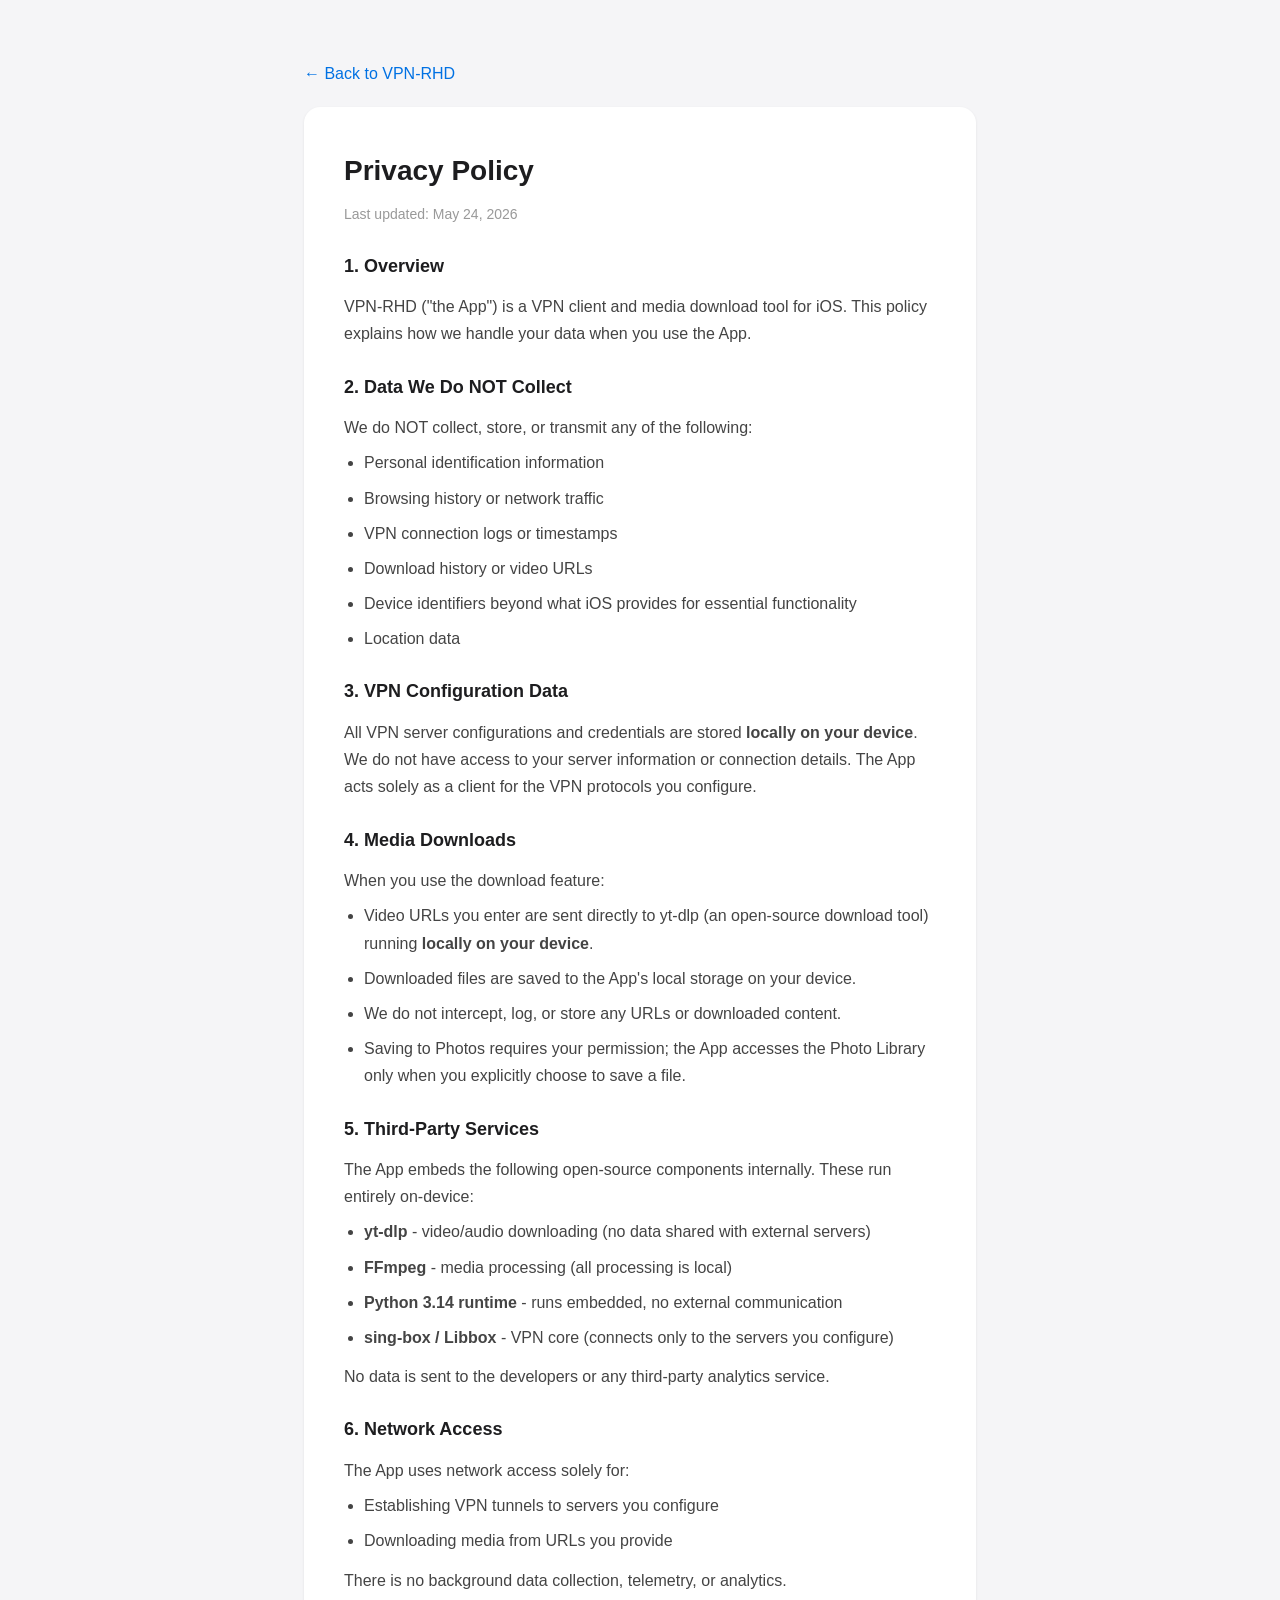
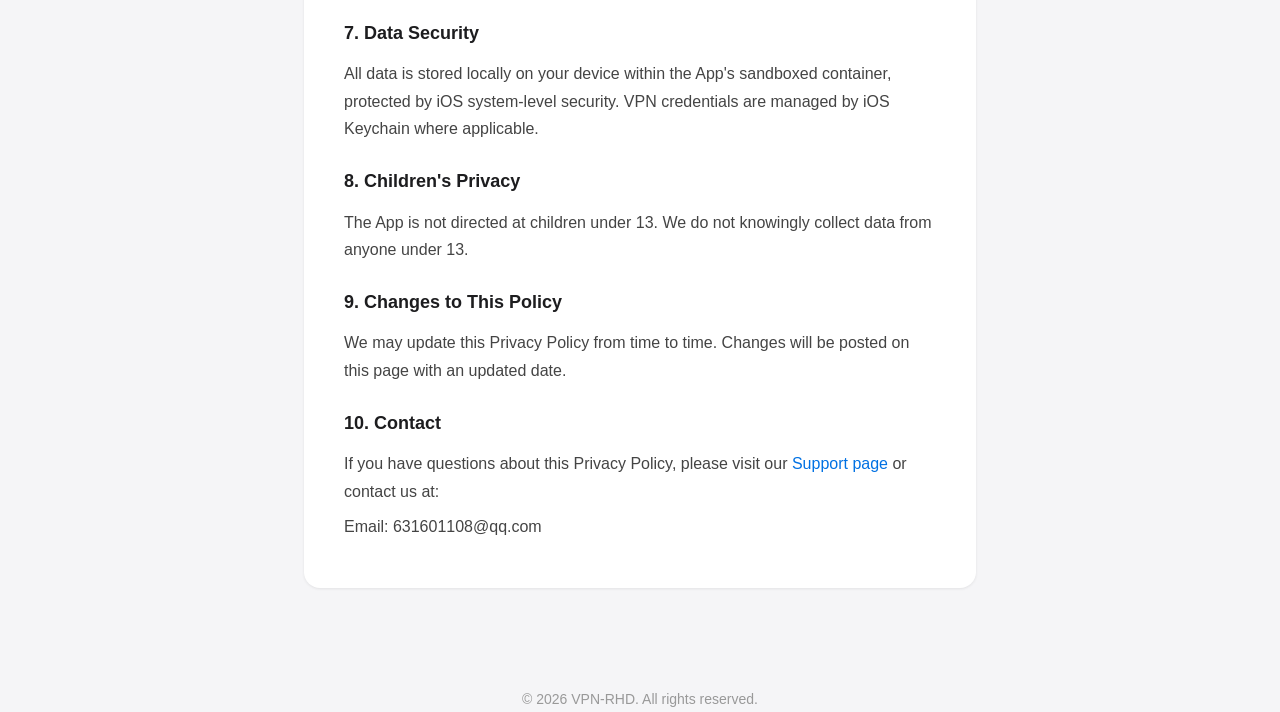
==== privacy.html @ 0af11a09 "Initial MVP: VPN-RHD support site with privacy policy" ====
<!DOCTYPE html>
<html lang="en">
<head>
    <meta charset="UTF-8">
    <meta name="viewport" content="width=device-width, initial-scale=1.0">
    <title>Privacy Policy - VPN-RHD</title>
    <style>
        * { margin: 0; padding: 0; box-sizing: border-box; }
        body { font-family: -apple-system, BlinkMacSystemFont, 'Segoe UI', Roboto, sans-serif; background: #f5f5f7; color: #1d1d1f; line-height: 1.7; }
        .container { max-width: 720px; margin: 0 auto; padding: 60px 24px; }
        .card { background: #fff; border-radius: 16px; padding: 40px; box-shadow: 0 1px 3px rgba(0,0,0,0.08); }
        h1 { font-size: 28px; font-weight: 700; margin-bottom: 8px; }
        .date { color: #999; font-size: 14px; margin-bottom: 24px; }
        h2 { font-size: 18px; font-weight: 600; margin: 24px 0 12px; }
        p, li { margin-bottom: 8px; color: #444; }
        ul { padding-left: 20px; margin-bottom: 12px; }
        a { color: #0071e3; text-decoration: none; }
        .back { display: inline-block; margin-bottom: 20px; color: #0071e3; }
        footer { text-align: center; color: #999; font-size: 14px; margin-top: 40px; }
    </style>
</head>
<body>
    <div class="container">
        <a href="index.html" class="back">&larr; Back to VPN-RHD</a>
        <div class="card">
            <h1>Privacy Policy</h1>
            <p class="date">Last updated: May 24, 2026</p>

            <h2>1. Overview</h2>
            <p>VPN-RHD ("the App") is a VPN client and media download tool for iOS. This policy explains how we handle your data when you use the App.</p>

            <h2>2. Data We Do NOT Collect</h2>
            <p>We do NOT collect, store, or transmit any of the following:</p>
            <ul>
                <li>Personal identification information</li>
                <li>Browsing history or network traffic</li>
                <li>VPN connection logs or timestamps</li>
                <li>Download history or video URLs</li>
                <li>Device identifiers beyond what iOS provides for essential functionality</li>
                <li>Location data</li>
            </ul>

            <h2>3. VPN Configuration Data</h2>
            <p>All VPN server configurations and credentials are stored <strong>locally on your device</strong>. We do not have access to your server information or connection details. The App acts solely as a client for the VPN protocols you configure.</p>

            <h2>4. Media Downloads</h2>
            <p>When you use the download feature:</p>
            <ul>
                <li>Video URLs you enter are sent directly to yt-dlp (an open-source download tool) running <strong>locally on your device</strong>.</li>
                <li>Downloaded files are saved to the App's local storage on your device.</li>
                <li>We do not intercept, log, or store any URLs or downloaded content.</li>
                <li>Saving to Photos requires your permission; the App accesses the Photo Library only when you explicitly choose to save a file.</li>
            </ul>

            <h2>5. Third-Party Services</h2>
            <p>The App embeds the following open-source components internally. These run entirely on-device:</p>
            <ul>
                <li><strong>yt-dlp</strong> - video/audio downloading (no data shared with external servers)</li>
                <li><strong>FFmpeg</strong> - media processing (all processing is local)</li>
                <li><strong>Python 3.14 runtime</strong> - runs embedded, no external communication</li>
                <li><strong>sing-box / Libbox</strong> - VPN core (connects only to the servers you configure)</li>
            </ul>
            <p>No data is sent to the developers or any third-party analytics service.</p>

            <h2>6. Network Access</h2>
            <p>The App uses network access solely for:</p>
            <ul>
                <li>Establishing VPN tunnels to servers you configure</li>
                <li>Downloading media from URLs you provide</li>
            </ul>
            <p>There is no background data collection, telemetry, or analytics.</p>

            <h2>7. Data Security</h2>
            <p>All data is stored locally on your device within the App's sandboxed container, protected by iOS system-level security. VPN credentials are managed by iOS Keychain where applicable.</p>

            <h2>8. Children's Privacy</h2>
            <p>The App is not directed at children under 13. We do not knowingly collect data from anyone under 13.</p>

            <h2>9. Changes to This Policy</h2>
            <p>We may update this Privacy Policy from time to time. Changes will be posted on this page with an updated date.</p>

            <h2>10. Contact</h2>
            <p>If you have questions about this Privacy Policy, please visit our <a href="support.html">Support page</a> or contact us at:</p>
            <p>Email: 631601108@qq.com</p>
        </div>
    </div>
    <footer>&copy; 2026 VPN-RHD. All rights reserved.</footer>
</body>
</html>
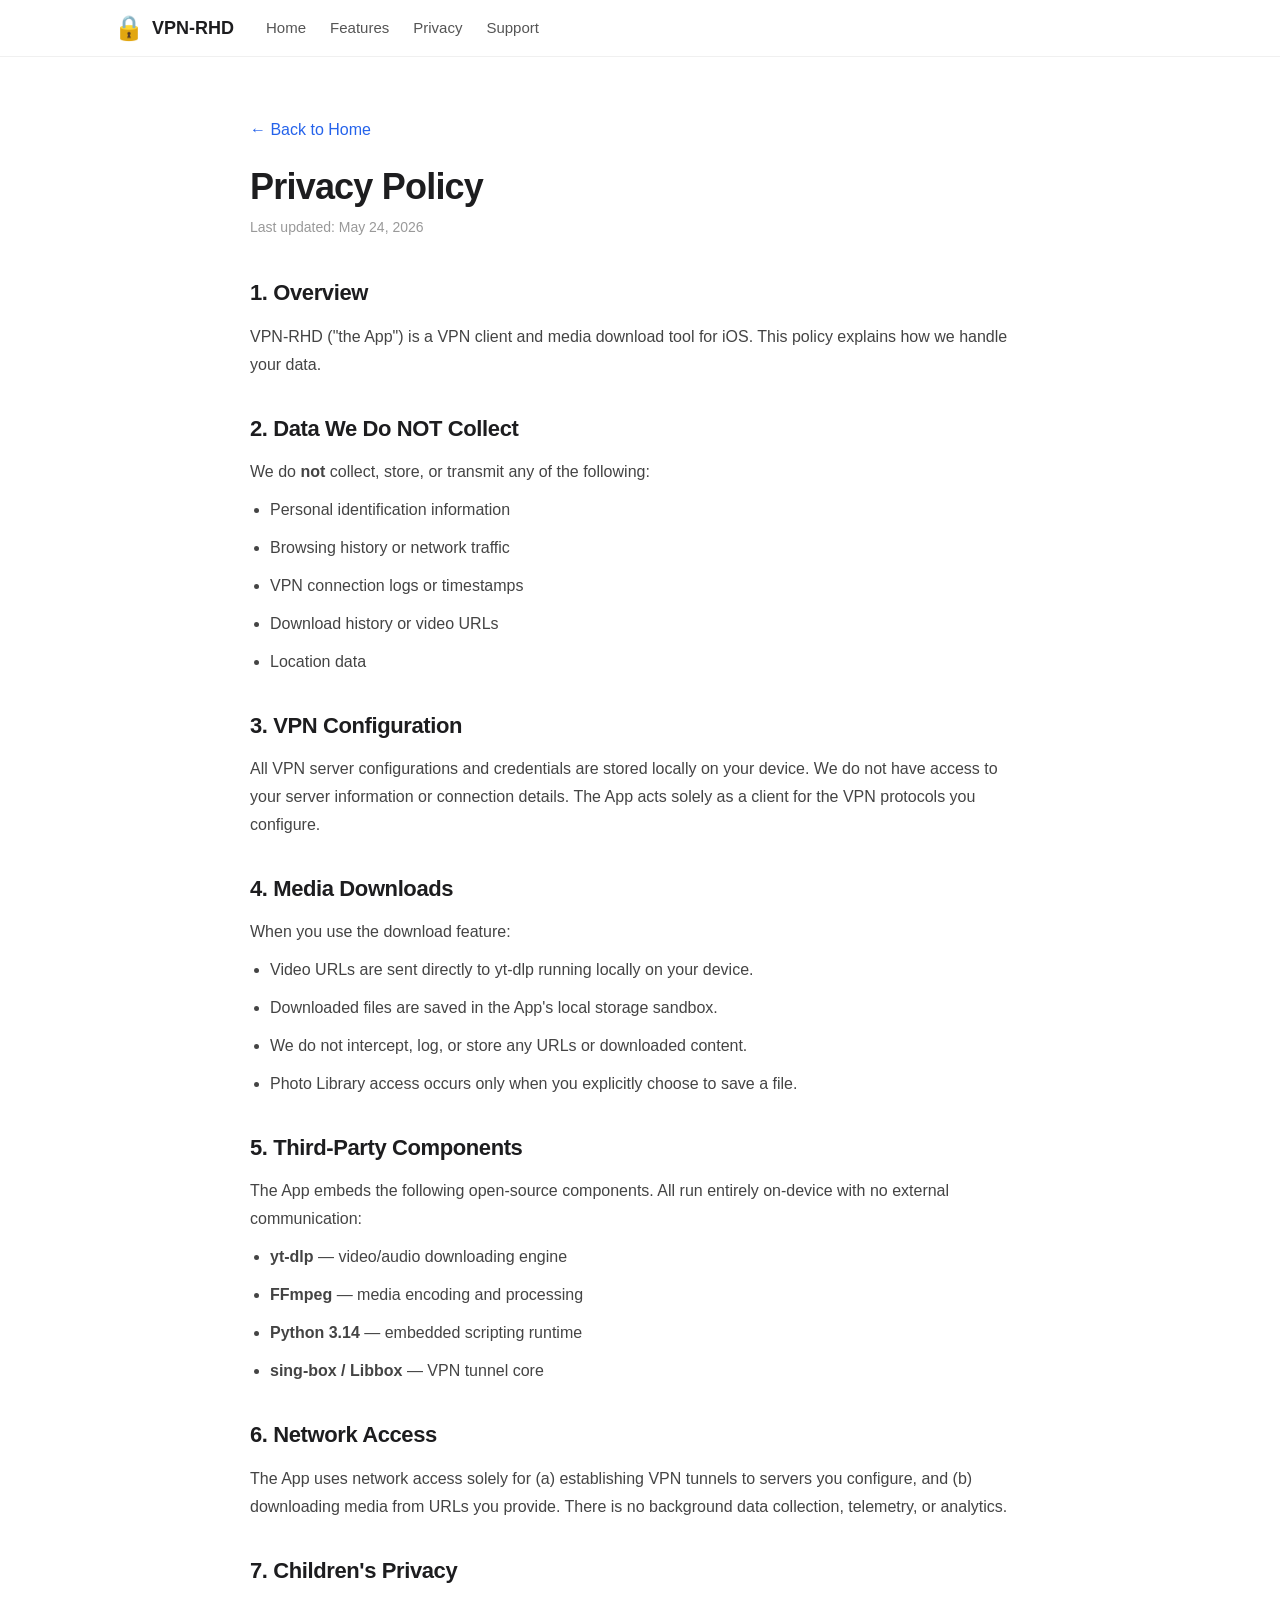
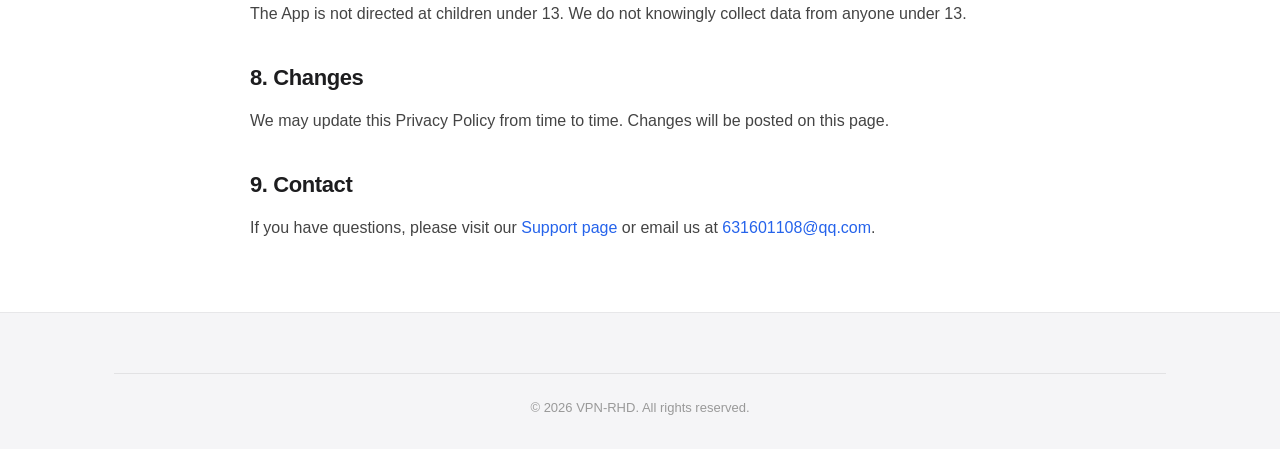
==== commit a3c886ba: "Redesign: professional app landing page with proper styling" ====
--- a/privacy.html
+++ b/privacy.html
@@ -4,86 +4,84 @@
     <meta charset="UTF-8">
     <meta name="viewport" content="width=device-width, initial-scale=1.0">
     <title>Privacy Policy - VPN-RHD</title>
-    <style>
-        * { margin: 0; padding: 0; box-sizing: border-box; }
-        body { font-family: -apple-system, BlinkMacSystemFont, 'Segoe UI', Roboto, sans-serif; background: #f5f5f7; color: #1d1d1f; line-height: 1.7; }
-        .container { max-width: 720px; margin: 0 auto; padding: 60px 24px; }
-        .card { background: #fff; border-radius: 16px; padding: 40px; box-shadow: 0 1px 3px rgba(0,0,0,0.08); }
-        h1 { font-size: 28px; font-weight: 700; margin-bottom: 8px; }
-        .date { color: #999; font-size: 14px; margin-bottom: 24px; }
-        h2 { font-size: 18px; font-weight: 600; margin: 24px 0 12px; }
-        p, li { margin-bottom: 8px; color: #444; }
-        ul { padding-left: 20px; margin-bottom: 12px; }
-        a { color: #0071e3; text-decoration: none; }
-        .back { display: inline-block; margin-bottom: 20px; color: #0071e3; }
-        footer { text-align: center; color: #999; font-size: 14px; margin-top: 40px; }
-    </style>
+    <link rel="stylesheet" href="style.css">
 </head>
 <body>
-    <div class="container">
-        <a href="index.html" class="back">&larr; Back to VPN-RHD</a>
-        <div class="card">
-            <h1>Privacy Policy</h1>
-            <p class="date">Last updated: May 24, 2026</p>
+    <header class="nav">
+        <div class="nav-inner">
+            <a href="index.html" class="nav-logo">
+                <span class="logo-icon">&#x1F512;</span>
+                VPN-RHD
+            </a>
+            <nav class="nav-links">
+                <a href="index.html">Home</a>
+                <a href="index.html#features">Features</a>
+                <a href="privacy.html">Privacy</a>
+                <a href="support.html">Support</a>
+            </nav>
+        </div>
+    </header>
 
-            <h2>1. Overview</h2>
-            <p>VPN-RHD ("the App") is a VPN client and media download tool for iOS. This policy explains how we handle your data when you use the App.</p>
+    <main>
+        <div class="container">
+            <div class="content-page">
+                <a href="index.html" class="back-link">&larr; Back to Home</a>
+                <h1>Privacy Policy</h1>
+                <p class="date">Last updated: May 24, 2026</p>
 
-            <h2>2. Data We Do NOT Collect</h2>
-            <p>We do NOT collect, store, or transmit any of the following:</p>
-            <ul>
-                <li>Personal identification information</li>
-                <li>Browsing history or network traffic</li>
-                <li>VPN connection logs or timestamps</li>
-                <li>Download history or video URLs</li>
-                <li>Device identifiers beyond what iOS provides for essential functionality</li>
-                <li>Location data</li>
-            </ul>
+                <h2>1. Overview</h2>
+                <p>VPN-RHD ("the App") is a VPN client and media download tool for iOS. This policy explains how we handle your data.</p>
 
-            <h2>3. VPN Configuration Data</h2>
-            <p>All VPN server configurations and credentials are stored <strong>locally on your device</strong>. We do not have access to your server information or connection details. The App acts solely as a client for the VPN protocols you configure.</p>
+                <h2>2. Data We Do NOT Collect</h2>
+                <p>We do <strong>not</strong> collect, store, or transmit any of the following:</p>
+                <ul>
+                    <li>Personal identification information</li>
+                    <li>Browsing history or network traffic</li>
+                    <li>VPN connection logs or timestamps</li>
+                    <li>Download history or video URLs</li>
+                    <li>Location data</li>
+                </ul>
 
-            <h2>4. Media Downloads</h2>
-            <p>When you use the download feature:</p>
-            <ul>
-                <li>Video URLs you enter are sent directly to yt-dlp (an open-source download tool) running <strong>locally on your device</strong>.</li>
-                <li>Downloaded files are saved to the App's local storage on your device.</li>
-                <li>We do not intercept, log, or store any URLs or downloaded content.</li>
-                <li>Saving to Photos requires your permission; the App accesses the Photo Library only when you explicitly choose to save a file.</li>
-            </ul>
+                <h2>3. VPN Configuration</h2>
+                <p>All VPN server configurations and credentials are stored locally on your device. We do not have access to your server information or connection details. The App acts solely as a client for the VPN protocols you configure.</p>
 
-            <h2>5. Third-Party Services</h2>
-            <p>The App embeds the following open-source components internally. These run entirely on-device:</p>
-            <ul>
-                <li><strong>yt-dlp</strong> - video/audio downloading (no data shared with external servers)</li>
-                <li><strong>FFmpeg</strong> - media processing (all processing is local)</li>
-                <li><strong>Python 3.14 runtime</strong> - runs embedded, no external communication</li>
-                <li><strong>sing-box / Libbox</strong> - VPN core (connects only to the servers you configure)</li>
-            </ul>
-            <p>No data is sent to the developers or any third-party analytics service.</p>
+                <h2>4. Media Downloads</h2>
+                <p>When you use the download feature:</p>
+                <ul>
+                    <li>Video URLs are sent directly to yt-dlp running locally on your device.</li>
+                    <li>Downloaded files are saved in the App's local storage sandbox.</li>
+                    <li>We do not intercept, log, or store any URLs or downloaded content.</li>
+                    <li>Photo Library access occurs only when you explicitly choose to save a file.</li>
+                </ul>
 
-            <h2>6. Network Access</h2>
-            <p>The App uses network access solely for:</p>
-            <ul>
-                <li>Establishing VPN tunnels to servers you configure</li>
-                <li>Downloading media from URLs you provide</li>
-            </ul>
-            <p>There is no background data collection, telemetry, or analytics.</p>
+                <h2>5. Third-Party Components</h2>
+                <p>The App embeds the following open-source components. All run entirely on-device with no external communication:</p>
+                <ul>
+                    <li><strong>yt-dlp</strong> &mdash; video/audio downloading engine</li>
+                    <li><strong>FFmpeg</strong> &mdash; media encoding and processing</li>
+                    <li><strong>Python 3.14</strong> &mdash; embedded scripting runtime</li>
+                    <li><strong>sing-box / Libbox</strong> &mdash; VPN tunnel core</li>
+                </ul>
 
-            <h2>7. Data Security</h2>
-            <p>All data is stored locally on your device within the App's sandboxed container, protected by iOS system-level security. VPN credentials are managed by iOS Keychain where applicable.</p>
+                <h2>6. Network Access</h2>
+                <p>The App uses network access solely for (a) establishing VPN tunnels to servers you configure, and (b) downloading media from URLs you provide. There is no background data collection, telemetry, or analytics.</p>
 
-            <h2>8. Children's Privacy</h2>
-            <p>The App is not directed at children under 13. We do not knowingly collect data from anyone under 13.</p>
+                <h2>7. Children's Privacy</h2>
+                <p>The App is not directed at children under 13. We do not knowingly collect data from anyone under 13.</p>
 
-            <h2>9. Changes to This Policy</h2>
-            <p>We may update this Privacy Policy from time to time. Changes will be posted on this page with an updated date.</p>
+                <h2>8. Changes</h2>
+                <p>We may update this Privacy Policy from time to time. Changes will be posted on this page.</p>
 
-            <h2>10. Contact</h2>
-            <p>If you have questions about this Privacy Policy, please visit our <a href="support.html">Support page</a> or contact us at:</p>
-            <p>Email: 631601108@qq.com</p>
+                <h2>9. Contact</h2>
+                <p>If you have questions, please visit our <a href="support.html">Support page</a> or email us at <a href="mailto:631601108@qq.com">631601108@qq.com</a>.</p>
+            </div>
         </div>
-    </div>
-    <footer>&copy; 2026 VPN-RHD. All rights reserved.</footer>
+    </main>
+
+    <footer class="footer">
+        <div class="container">
+            <div class="footer-bottom"><p>&copy; 2026 VPN-RHD. All rights reserved.</p></div>
+        </div>
+    </footer>
 </body>
 </html>
--- a/style.css
+++ b/style.css
@@ -0,0 +1,163 @@
+/* ============================================================
+   VPN-RHD Website Styles
+   ============================================================ */
+
+/* ------ Reset & Base ------ */
+*, *::before, *::after { margin: 0; padding: 0; box-sizing: border-box; }
+html { scroll-behavior: smooth; }
+body {
+    font-family: -apple-system, BlinkMacSystemFont, 'SF Pro Display', 'Segoe UI', Roboto, sans-serif;
+    color: #1d1d1f;
+    background: #fff;
+    line-height: 1.6;
+    -webkit-font-smoothing: antialiased;
+}
+img { max-width: 100%; display: block; }
+a { color: #2563eb; text-decoration: none; }
+a:hover { color: #1d4ed8; }
+
+/* ------ Typography ------ */
+h1 { font-size: clamp(36px, 5vw, 56px); font-weight: 700; line-height: 1.12; letter-spacing: -0.022em; }
+h2 { font-size: clamp(28px, 4vw, 40px); font-weight: 600; letter-spacing: -0.018em; }
+h3 { font-size: 20px; font-weight: 600; }
+p { color: #555; }
+
+/* ------ Container ------ */
+.container { max-width: 1100px; margin: 0 auto; padding: 0 24px; }
+
+/* ------ Buttons ------ */
+.btn { display: inline-flex; align-items: center; gap: 8px; font-weight: 500; border-radius: 12px; transition: all .2s; cursor: pointer; border: none; }
+.btn-primary { background: #2563eb; color: #fff !important; }
+.btn-primary:hover { background: #1d4ed8; transform: translateY(-1px); box-shadow: 0 4px 16px rgba(37,99,235,.35); }
+.btn-outline { background: transparent; color: #2563eb; border: 1.5px solid #2563eb; }
+.btn-outline:hover { background: #2563eb; color: #fff; }
+.btn-sm { padding: 8px 18px; font-size: 14px; }
+.btn-lg { padding: 14px 28px; font-size: 16px; }
+
+/* ------ Navigation ------ */
+.nav {
+    position: sticky; top: 0; z-index: 100; background: rgba(255,255,255,.88);
+    backdrop-filter: saturate(180%) blur(20px); -webkit-backdrop-filter: saturate(180%) blur(20px);
+    border-bottom: 1px solid rgba(0,0,0,.06);
+}
+.nav-inner {
+    max-width: 1100px; margin: 0 auto; padding: 0 24px; height: 56px;
+    display: flex; align-items: center; gap: 32px;
+}
+.nav-logo { display: flex; align-items: center; gap: 8px; font-size: 18px; font-weight: 700; color: #1d1d1f; white-space: nowrap; }
+.nav-logo:hover { color: #2563eb; }
+.logo-icon { font-size: 24px; }
+.nav-links { display: flex; gap: 24px; }
+.nav-links a { color: #555; font-size: 15px; font-weight: 500; transition: color .15s; }
+.nav-links a:hover { color: #2563eb; }
+.nav-cta { margin-left: auto; }
+
+/* ------ Hero ------ */
+.hero { padding: 80px 0 60px; overflow: hidden; }
+.hero-grid { display: grid; grid-template-columns: 1fr 1fr; gap: 60px; align-items: center; }
+.hero-text { max-width: 540px; }
+.badge {
+    display: inline-block; padding: 4px 14px; background: #dbeafe; color: #1e40af;
+    border-radius: 20px; font-size: 13px; font-weight: 600; margin-bottom: 20px;
+}
+.hero-desc { font-size: 18px; color: #555; margin: 20px 0 28px; line-height: 1.7; }
+.hero-actions { display: flex; gap: 14px; flex-wrap: wrap; }
+
+/* Phone mockup */
+.hero-mockup { display: flex; justify-content: center; }
+.phone-frame {
+    width: 260px; height: 520px; background: #1d1d1f; border-radius: 36px;
+    padding: 12px; position: relative;
+    box-shadow: 0 20px 60px rgba(0,0,0,.15);
+}
+.phone-screen {
+    background: #fff; height: 100%; border-radius: 26px; padding: 24px 20px;
+    display: flex; flex-direction: column; gap: 14px;
+}
+.screen-header { font-size: 18px; font-weight: 700; text-align: center; color: #1d1d1f; }
+.screen-status { text-align: center; font-size: 14px; color: #16a34a; font-weight: 600; }
+.screen-stat { background: #f5f5f7; padding: 14px; border-radius: 12px; }
+.screen-stat span { display: block; font-size: 22px; font-weight: 700; color: #1d1d1f; }
+.screen-stat small { font-size: 12px; color: #999; }
+.screen-toggle {
+    margin-top: auto; width: 60px; height: 30px; background: #2563eb;
+    border-radius: 15px; align-self: center; position: relative;
+}
+.screen-toggle::after {
+    content: ''; position: absolute; top: 3px; right: 3px; width: 24px; height: 24px;
+    background: #fff; border-radius: 50%; box-shadow: 0 1px 4px rgba(0,0,0,.2);
+}
+
+/* ------ Sections ------ */
+.section { padding: 80px 0; }
+.bg-alt { background: #f5f5f7; }
+.section-header { text-align: center; margin-bottom: 56px; }
+.section-subtitle { font-size: 18px; color: #666; margin-top: 12px; }
+
+/* ------ Features Grid ------ */
+.features-grid {
+    display: grid; grid-template-columns: repeat(3, 1fr); gap: 24px;
+}
+.feature-card {
+    background: #fff; border-radius: 16px; padding: 32px 24px;
+    border: 1px solid rgba(0,0,0,.06); transition: all .25s;
+}
+.feature-card:hover { transform: translateY(-4px); box-shadow: 0 12px 40px rgba(0,0,0,.08); }
+.feature-icon { font-size: 36px; margin-bottom: 16px; }
+.feature-card h3 { margin-bottom: 8px; }
+.feature-card p { font-size: 15px; color: #666; line-height: 1.65; }
+
+/* ------ Steps ------ */
+.steps { display: grid; grid-template-columns: repeat(3, 1fr); gap: 32px; text-align: center; }
+.step-num {
+    width: 56px; height: 56px; border-radius: 50%; background: #2563eb; color: #fff;
+    font-size: 24px; font-weight: 700; line-height: 56px; margin: 0 auto 16px;
+}
+.step h3 { margin-bottom: 8px; }
+.step p { color: #666; font-size: 15px; }
+
+/* ------ CTA ------ */
+.cta { text-align: center; background: linear-gradient(135deg, #1e3a5f 0%, #2563eb 100%); color: #fff; }
+.cta h2 { color: #fff; }
+.cta p { color: rgba(255,255,255,.8); font-size: 17px; margin: 16px 0 28px; }
+.cta .btn-primary { background: #fff; color: #2563eb !important; }
+.cta .btn-primary:hover { background: #f0f0f0; box-shadow: 0 4px 20px rgba(255,255,255,.25); }
+.cta-note { margin-top: 16px; font-size: 14px !important; color: rgba(255,255,255,.5) !important; }
+
+/* ------ Footer ------ */
+.footer { background: #f5f5f7; padding: 60px 0 30px; border-top: 1px solid rgba(0,0,0,.06); }
+.footer-grid { display: grid; grid-template-columns: 2fr 1fr 1fr; gap: 40px; margin-bottom: 40px; }
+.footer-brand p { font-size: 14px; color: #888; max-width: 280px; margin-top: 8px; }
+.footer-links h4 { font-size: 14px; font-weight: 600; margin-bottom: 12px; color: #333; }
+.footer-links a { display: block; font-size: 14px; color: #666; margin-bottom: 6px; }
+.footer-links a:hover { color: #2563eb; }
+.footer-bottom { padding-top: 24px; border-top: 1px solid rgba(0,0,0,.08); text-align: center; }
+.footer-bottom p { font-size: 13px; color: #999; }
+
+/* ------ Responsive ------ */
+@media (max-width: 860px) {
+    .hero-grid { grid-template-columns: 1fr; text-align: center; }
+    .hero-text { max-width: 100%; }
+    .hero-actions { justify-content: center; }
+    .hero-mockup { display: none; }
+    .features-grid { grid-template-columns: repeat(2, 1fr); }
+    .steps { grid-template-columns: 1fr; }
+    .footer-grid { grid-template-columns: 1fr; text-align: center; }
+    .footer-brand p { max-width: 100%; }
+    .nav-links { display: none; }
+}
+@media (max-width: 520px) {
+    .features-grid { grid-template-columns: 1fr; }
+    .hero { padding: 48px 0 36px; }
+    .section { padding: 56px 0; }
+    h1 { font-size: 32px; }
+}
+
+/* ------ Content Pages (Privacy / Support) ------ */
+.content-page { padding: 60px 0; max-width: 780px; margin: 0 auto; }
+.content-page h1 { font-size: 36px; margin-bottom: 8px; }
+.content-page .date { color: #999; font-size: 14px; margin-bottom: 36px; }
+.content-page h2 { font-size: 22px; margin: 32px 0 12px; }
+.content-page p, .content-page li { color: #444; margin-bottom: 10px; line-height: 1.75; }
+.content-page ul { padding-left: 20px; margin-bottom: 16px; }
+.content-page .back-link { display: inline-block; margin-bottom: 24px; font-weight: 500; }
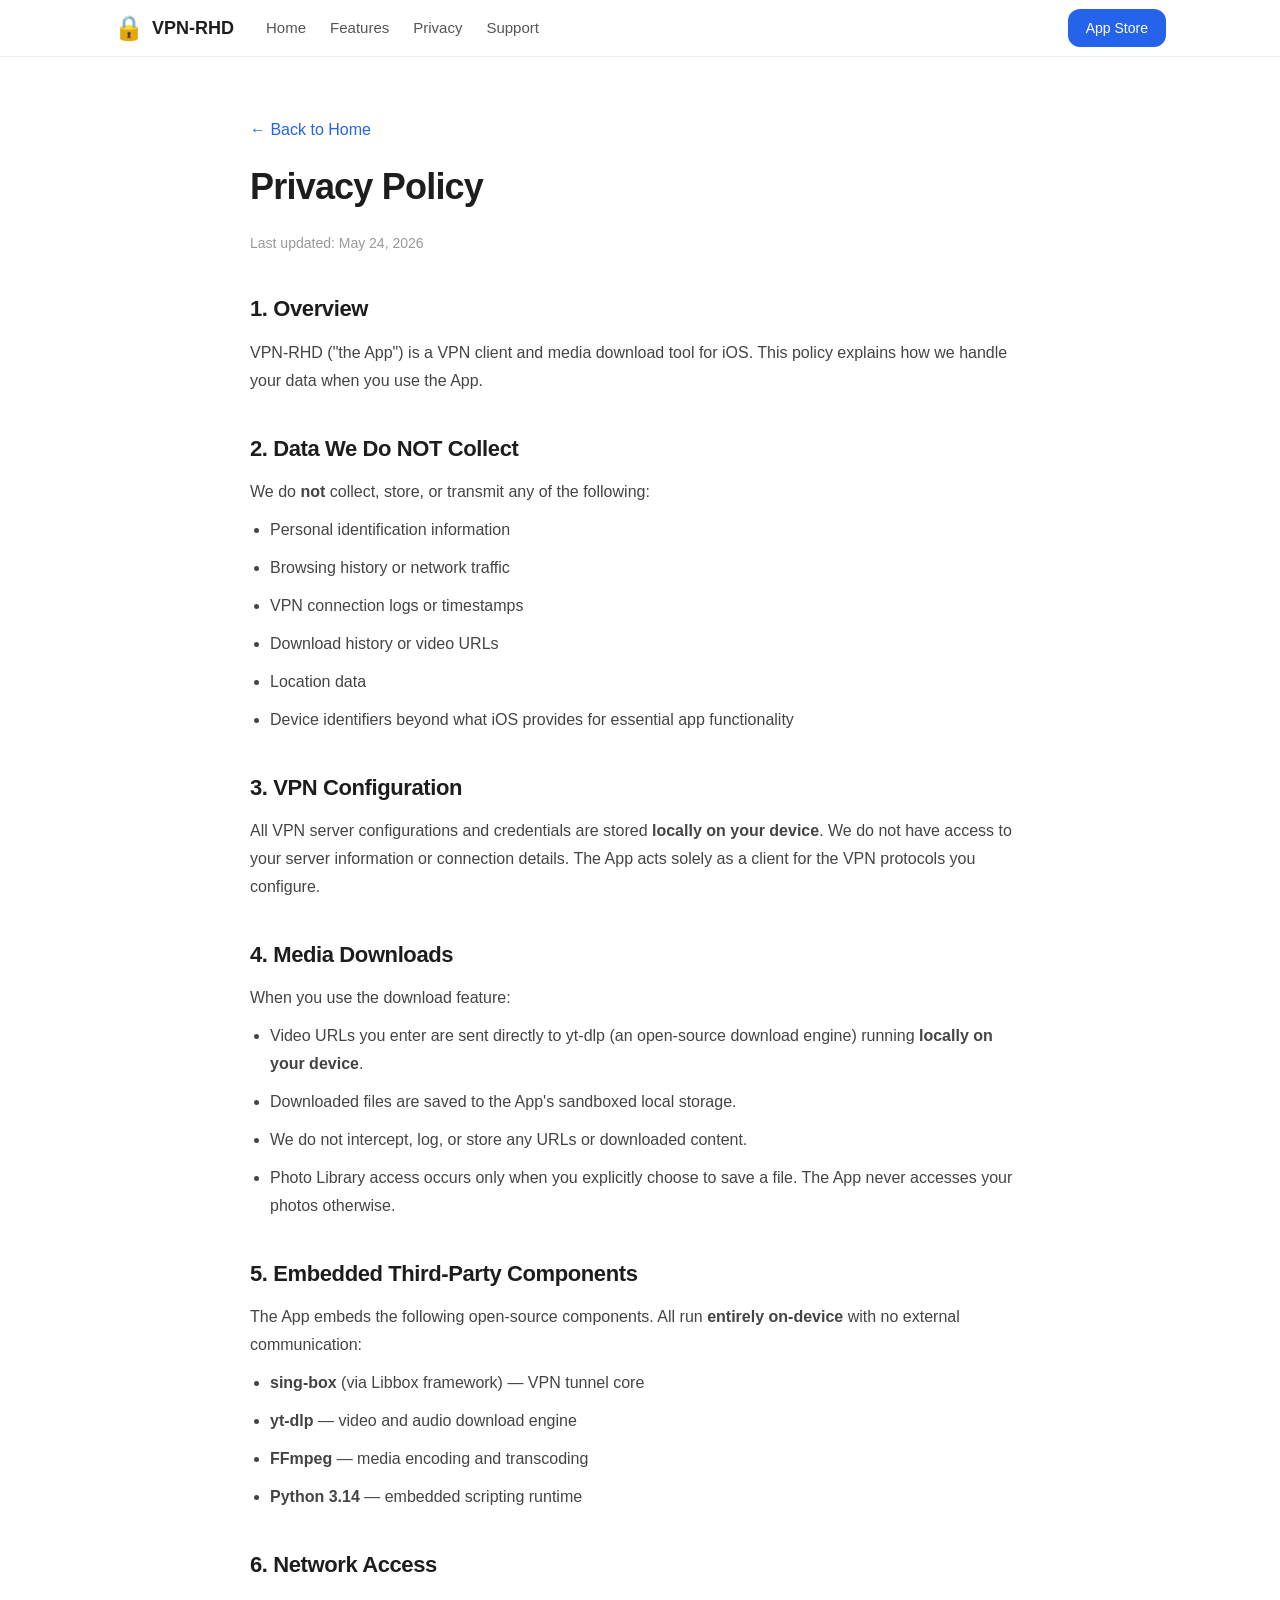
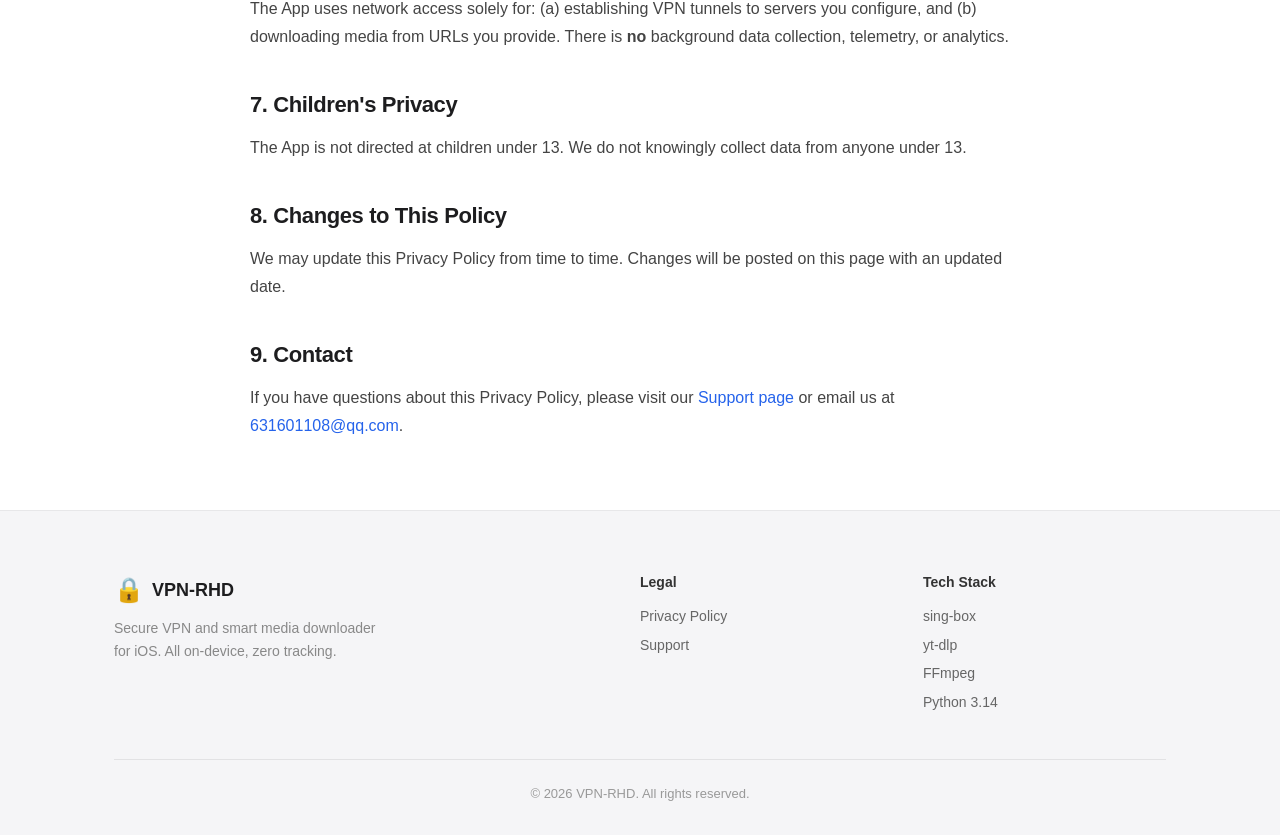
==== commit d93c6bf8: "Build proper product website per DESIGN.md spec" ====
--- a/privacy.html
+++ b/privacy.html
@@ -1,87 +1,76 @@
 <!DOCTYPE html>
 <html lang="en">
 <head>
-    <meta charset="UTF-8">
-    <meta name="viewport" content="width=device-width, initial-scale=1.0">
-    <title>Privacy Policy - VPN-RHD</title>
-    <link rel="stylesheet" href="style.css">
+<meta charset="UTF-8">
+<meta name="viewport" content="width=device-width, initial-scale=1.0">
+<title>Privacy Policy — VPN-RHD</title>
+<link rel="stylesheet" href="css/reset.css">
+<link rel="stylesheet" href="css/common.css">
 </head>
 <body>
-    <header class="nav">
-        <div class="nav-inner">
-            <a href="index.html" class="nav-logo">
-                <span class="logo-icon">&#x1F512;</span>
-                VPN-RHD
-            </a>
-            <nav class="nav-links">
-                <a href="index.html">Home</a>
-                <a href="index.html#features">Features</a>
-                <a href="privacy.html">Privacy</a>
-                <a href="support.html">Support</a>
-            </nav>
-        </div>
-    </header>
 
-    <main>
-        <div class="container">
-            <div class="content-page">
-                <a href="index.html" class="back-link">&larr; Back to Home</a>
-                <h1>Privacy Policy</h1>
-                <p class="date">Last updated: May 24, 2026</p>
+<header class="nav"><div class="nav-inner"></div></header>
 
-                <h2>1. Overview</h2>
-                <p>VPN-RHD ("the App") is a VPN client and media download tool for iOS. This policy explains how we handle your data.</p>
+<main>
+  <div class="container">
+    <div class="content-page">
+      <a href="index.html" class="back-link">&larr; Back to Home</a>
+      <h1>Privacy Policy</h1>
+      <p style="color:#999;font-size:14px;margin-bottom:36px;">Last updated: May 24, 2026</p>
 
-                <h2>2. Data We Do NOT Collect</h2>
-                <p>We do <strong>not</strong> collect, store, or transmit any of the following:</p>
-                <ul>
-                    <li>Personal identification information</li>
-                    <li>Browsing history or network traffic</li>
-                    <li>VPN connection logs or timestamps</li>
-                    <li>Download history or video URLs</li>
-                    <li>Location data</li>
-                </ul>
+      <h2>1. Overview</h2>
+      <p>VPN-RHD ("the App") is a VPN client and media download tool for iOS. This policy explains how we handle your data when you use the App.</p>
 
-                <h2>3. VPN Configuration</h2>
-                <p>All VPN server configurations and credentials are stored locally on your device. We do not have access to your server information or connection details. The App acts solely as a client for the VPN protocols you configure.</p>
+      <h2>2. Data We Do NOT Collect</h2>
+      <p>We do <strong>not</strong> collect, store, or transmit any of the following:</p>
+      <ul>
+        <li>Personal identification information</li>
+        <li>Browsing history or network traffic</li>
+        <li>VPN connection logs or timestamps</li>
+        <li>Download history or video URLs</li>
+        <li>Location data</li>
+        <li>Device identifiers beyond what iOS provides for essential app functionality</li>
+      </ul>
 
-                <h2>4. Media Downloads</h2>
-                <p>When you use the download feature:</p>
-                <ul>
-                    <li>Video URLs are sent directly to yt-dlp running locally on your device.</li>
-                    <li>Downloaded files are saved in the App's local storage sandbox.</li>
-                    <li>We do not intercept, log, or store any URLs or downloaded content.</li>
-                    <li>Photo Library access occurs only when you explicitly choose to save a file.</li>
-                </ul>
+      <h2>3. VPN Configuration</h2>
+      <p>All VPN server configurations and credentials are stored <strong>locally on your device</strong>. We do not have access to your server information or connection details. The App acts solely as a client for the VPN protocols you configure.</p>
 
-                <h2>5. Third-Party Components</h2>
-                <p>The App embeds the following open-source components. All run entirely on-device with no external communication:</p>
-                <ul>
-                    <li><strong>yt-dlp</strong> &mdash; video/audio downloading engine</li>
-                    <li><strong>FFmpeg</strong> &mdash; media encoding and processing</li>
-                    <li><strong>Python 3.14</strong> &mdash; embedded scripting runtime</li>
-                    <li><strong>sing-box / Libbox</strong> &mdash; VPN tunnel core</li>
-                </ul>
+      <h2>4. Media Downloads</h2>
+      <p>When you use the download feature:</p>
+      <ul>
+        <li>Video URLs you enter are sent directly to yt-dlp (an open-source download engine) running <strong>locally on your device</strong>.</li>
+        <li>Downloaded files are saved to the App's sandboxed local storage.</li>
+        <li>We do not intercept, log, or store any URLs or downloaded content.</li>
+        <li>Photo Library access occurs only when you explicitly choose to save a file. The App never accesses your photos otherwise.</li>
+      </ul>
 
-                <h2>6. Network Access</h2>
-                <p>The App uses network access solely for (a) establishing VPN tunnels to servers you configure, and (b) downloading media from URLs you provide. There is no background data collection, telemetry, or analytics.</p>
+      <h2>5. Embedded Third-Party Components</h2>
+      <p>The App embeds the following open-source components. All run <strong>entirely on-device</strong> with no external communication:</p>
+      <ul>
+        <li><strong>sing-box</strong> (via Libbox framework) &mdash; VPN tunnel core</li>
+        <li><strong>yt-dlp</strong> &mdash; video and audio download engine</li>
+        <li><strong>FFmpeg</strong> &mdash; media encoding and transcoding</li>
+        <li><strong>Python 3.14</strong> &mdash; embedded scripting runtime</li>
+      </ul>
 
-                <h2>7. Children's Privacy</h2>
-                <p>The App is not directed at children under 13. We do not knowingly collect data from anyone under 13.</p>
+      <h2>6. Network Access</h2>
+      <p>The App uses network access solely for: (a) establishing VPN tunnels to servers you configure, and (b) downloading media from URLs you provide. There is <strong>no</strong> background data collection, telemetry, or analytics.</p>
 
-                <h2>8. Changes</h2>
-                <p>We may update this Privacy Policy from time to time. Changes will be posted on this page.</p>
+      <h2>7. Children's Privacy</h2>
+      <p>The App is not directed at children under 13. We do not knowingly collect data from anyone under 13.</p>
 
-                <h2>9. Contact</h2>
-                <p>If you have questions, please visit our <a href="support.html">Support page</a> or email us at <a href="mailto:631601108@qq.com">631601108@qq.com</a>.</p>
-            </div>
-        </div>
-    </main>
+      <h2>8. Changes to This Policy</h2>
+      <p>We may update this Privacy Policy from time to time. Changes will be posted on this page with an updated date.</p>
 
-    <footer class="footer">
-        <div class="container">
-            <div class="footer-bottom"><p>&copy; 2026 VPN-RHD. All rights reserved.</p></div>
-        </div>
-    </footer>
+      <h2>9. Contact</h2>
+      <p>If you have questions about this Privacy Policy, please visit our <a href="support.html">Support page</a> or email us at <a href="mailto:631601108@qq.com">631601108@qq.com</a>.</p>
+    </div>
+  </div>
+</main>
+
+<footer class="footer"><div class="container" id="footerContent"></div></footer>
+
+<script src="js/data.js"></script>
+<script src="js/common.js"></script>
 </body>
 </html>
--- a/css/common.css
+++ b/css/common.css
@@ -0,0 +1,125 @@
+/* ============================================================
+   VPN-RHD — common.css
+   ============================================================ */
+
+/* ------ Layout ------ */
+.container { max-width:1100px; margin:0 auto; padding:0 24px; }
+.section { padding:80px 0; }
+.bg-alt { background:#f5f5f7; }
+.section-header { text-align:center; margin-bottom:56px; }
+.section-subtitle { font-size:18px; color:#666; margin-top:12px; }
+
+/* ------ Buttons ------ */
+.btn { display:inline-flex; align-items:center; gap:8px; font-weight:500; border-radius:12px; transition:all .2s; }
+.btn-primary { background:#2563eb; color:#fff !important; }
+.btn-primary:hover { background:#1d4ed8; transform:translateY(-1px); box-shadow:0 4px 16px rgba(37,99,235,.35); }
+.btn-outline { background:transparent; color:#2563eb; border:1.5px solid #2563eb; }
+.btn-outline:hover { background:#2563eb; color:#fff; }
+.btn-sm { padding:8px 18px; font-size:14px; }
+.btn-lg { padding:14px 28px; font-size:16px; }
+
+/* ------ Navigation ------ */
+.nav { position:sticky; top:0; z-index:100; background:rgba(255,255,255,.88); backdrop-filter:saturate(180%) blur(20px); -webkit-backdrop-filter:saturate(180%) blur(20px); border-bottom:1px solid rgba(0,0,0,.06); }
+.nav-inner { max-width:1100px; margin:0 auto; padding:0 24px; height:56px; display:flex; align-items:center; gap:32px; }
+.nav-logo { display:flex; align-items:center; gap:8px; font-size:18px; font-weight:700; color:#1d1d1f; white-space:nowrap; }
+.nav-logo:hover { color:#2563eb; }
+.logo-icon { font-size:24px; }
+.nav-links { display:flex; gap:24px; }
+.nav-links a { color:#555; font-size:15px; font-weight:500; transition:color .15s; }
+.nav-links a:hover { color:#2563eb; }
+.nav-cta { margin-left:auto; }
+.nav-toggle { display:none; flex-direction:column; gap:5px; padding:4px; }
+.nav-toggle span { display:block; width:22px; height:2px; background:#1d1d1f; border-radius:1px; transition:all .2s; }
+
+/* ------ Hero ------ */
+.hero { padding:80px 0 60px; overflow:hidden; }
+.hero-grid { display:grid; grid-template-columns:1fr 1fr; gap:60px; align-items:center; }
+.hero-text { max-width:540px; }
+.badge { display:inline-block; padding:4px 14px; background:#dbeafe; color:#1e40af; border-radius:20px; font-size:13px; font-weight:600; margin-bottom:20px; }
+h1 { font-size:clamp(36px,5vw,56px); font-weight:700; line-height:1.12; letter-spacing:-0.022em; }
+h2 { font-size:clamp(28px,4vw,40px); font-weight:600; letter-spacing:-0.018em; }
+h3 { font-size:20px; font-weight:600; }
+.hero-desc { font-size:18px; color:#555; margin:20px 0 28px; line-height:1.7; }
+.hero-actions { display:flex; gap:14px; flex-wrap:wrap; }
+.hero-actions .btn svg { width:20px; height:20px; }
+.hero-mockup { display:flex; justify-content:center; align-items:center; }
+.hero-screenshot { max-width:280px; border-radius:32px; box-shadow:0 20px 60px rgba(0,0,0,.15); }
+
+/* ------ Features ------ */
+.features-grid { display:grid; grid-template-columns:repeat(3,1fr); gap:24px; }
+.feature-card { background:#fff; border-radius:16px; padding:32px 24px; border:1px solid rgba(0,0,0,.06); transition:all .25s; opacity:0; transform:translateY(24px); }
+.feature-card.visible { opacity:1; transform:translateY(0); }
+.feature-card:hover { transform:translateY(-4px); box-shadow:0 12px 40px rgba(0,0,0,.08); }
+.feature-card.visible:hover { transform:translateY(-4px); }
+.feature-icon { font-size:36px; margin-bottom:16px; }
+.feature-card h3 { margin-bottom:8px; font-size:18px; }
+.feature-card p { font-size:15px; color:#666; line-height:1.65; }
+
+/* ------ Steps ------ */
+.steps { display:grid; grid-template-columns:repeat(3,1fr); gap:32px; text-align:center; }
+.step { opacity:0; transform:translateY(24px); transition:all .5s; }
+.step.visible { opacity:1; transform:translateY(0); }
+.step:nth-child(2) { transition-delay:.1s; }
+.step:nth-child(3) { transition-delay:.2s; }
+.step-num { width:56px; height:56px; border-radius:50%; background:#2563eb; color:#fff; font-size:24px; font-weight:700; line-height:56px; margin:0 auto 16px; }
+.step h3 { margin-bottom:8px; }
+.step p { color:#666; font-size:15px; }
+
+/* ------ CTA ------ */
+.cta { text-align:center; background:linear-gradient(135deg,#1e3a5f 0%,#2563eb 100%); color:#fff; }
+.cta h2 { color:#fff; }
+.cta p { color:rgba(255,255,255,.8); font-size:17px; margin:16px 0 28px; }
+.cta .btn-primary { background:#fff; color:#2563eb !important; }
+.cta .btn-primary:hover { background:#f0f0f0; box-shadow:0 4px 20px rgba(255,255,255,.25); }
+.cta-note { margin-top:16px; font-size:14px !important; color:rgba(255,255,255,.5) !important; }
+
+/* ------ Footer ------ */
+.footer { background:#f5f5f7; padding:60px 0 30px; border-top:1px solid rgba(0,0,0,.06); }
+.footer-grid { display:grid; grid-template-columns:2fr 1fr 1fr; gap:40px; margin-bottom:40px; }
+.footer-brand p { font-size:14px; color:#888; max-width:280px; margin-top:8px; }
+.footer-links h4 { font-size:14px; font-weight:600; margin-bottom:12px; color:#333; }
+.footer-links a { display:block; font-size:14px; color:#666; margin-bottom:6px; }
+.footer-links a:hover { color:#2563eb; }
+.footer-bottom { padding-top:24px; border-top:1px solid rgba(0,0,0,.08); text-align:center; }
+.footer-bottom p { font-size:13px; color:#999; }
+
+/* ------ FAQ ------ */
+.faq-item { border-bottom:1px solid rgba(0,0,0,.08); }
+.faq-q { width:100%; display:flex; justify-content:space-between; align-items:center; padding:18px 0; font-size:16px; font-weight:500; text-align:left; color:#1d1d1f; transition:color .15s; }
+.faq-q:hover { color:#2563eb; }
+.faq-arrow { font-size:12px; color:#999; transition:transform .25s; }
+.faq-a { max-height:0; overflow:hidden; transition:max-height .3s ease; }
+.faq-a.open { max-height:200px; }
+.faq-a p { padding:0 0 16px; color:#555; font-size:15px; line-height:1.7; }
+
+/* ------ Content Pages ------ */
+.content-page { padding:60px 0; max-width:780px; margin:0 auto; }
+.content-page h1 { font-size:36px; margin-bottom:24px; }
+.content-page .back-link { display:inline-block; margin-bottom:24px; font-weight:500; }
+.content-page h2 { font-size:22px; margin:36px 0 12px; }
+.content-page h3 { font-size:17px; margin:24px 0 8px; }
+.content-page p, .content-page li { color:#444; margin-bottom:10px; line-height:1.75; }
+.content-page ul { padding-left:20px; list-style:disc; margin-bottom:16px; }
+
+/* ------ Responsive ------ */
+@media (max-width:860px) {
+  .hero-grid { grid-template-columns:1fr; text-align:center; }
+  .hero-text { max-width:100%; }
+  .hero-actions { justify-content:center; }
+  .hero-mockup { display:none; }
+  .features-grid, .steps { grid-template-columns:1fr; max-width:400px; margin:0 auto; }
+  .footer-grid { grid-template-columns:1fr; text-align:center; }
+  .footer-brand p { max-width:100%; }
+  .nav-links { display:none; }
+  .nav-cta { display:none; }
+  .nav-toggle { display:flex; }
+  body.nav-open .nav-links { display:flex; flex-direction:column; position:absolute; top:56px; left:0; right:0; background:#fff; padding:16px 24px; border-bottom:1px solid rgba(0,0,0,.06); gap:0; }
+  body.nav-open .nav-links a { padding:12px 0; border-bottom:1px solid rgba(0,0,0,.04); }
+}
+@media (max-width:520px) {
+  .hero { padding:48px 0 36px; }
+  .section { padding:56px 0; }
+  h1 { font-size:32px; }
+  .features-grid { max-width:100%; }
+  .btn-lg { padding:12px 22px; font-size:15px; }
+}
